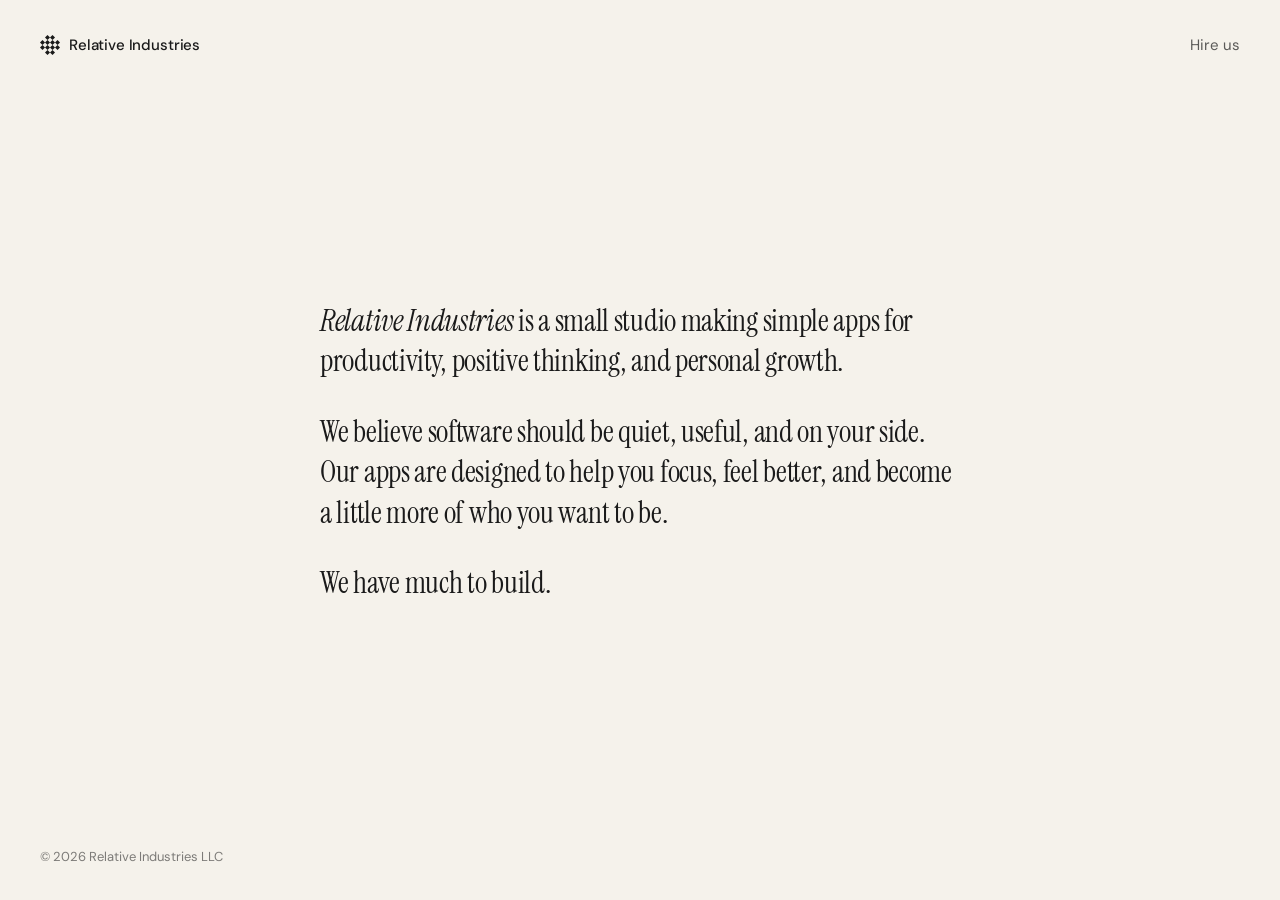
==== index.html @ 47f134e4 "Switch sans-serif type to DM Sans across the site Replaces Inter with DM Sans on the homepage and hi" ====
<!DOCTYPE html>
<html lang="en">
<head>
    <meta charset="UTF-8">
    <meta name="viewport" content="width=device-width, initial-scale=1.0">
    <meta name="description" content="Relative Industries makes simple apps for productivity, positive thinking, and personal growth.">
    <meta name="keywords" content="Relative, Relative Industries, productivity apps, personal growth, positive thinking">
    <title>Relative Industries</title>
    <link rel="icon" type="image/x-icon" href="images/favicon.ico?v=3">
    <link rel="icon" type="image/png" sizes="32x32" href="images/relativefavi.png?v=3">
    <link rel="icon" type="image/png" sizes="16x16" href="images/relativefavi.png?v=3">
    <link rel="shortcut icon" href="images/relativefavi.png?v=3">
    <link rel="apple-touch-icon" href="images/relativefavi.png?v=3">
    <link rel="preconnect" href="https://fonts.googleapis.com">
    <link rel="preconnect" href="https://fonts.gstatic.com" crossorigin>
    <link href="https://fonts.googleapis.com/css2?family=DM+Sans:wght@400;500;600&family=Instrument+Serif:ital@0;1&display=swap" rel="stylesheet">
    <style>
        *, *::before, *::after { box-sizing: border-box; }

        :root { --ease: cubic-bezier(0.22, 1, 0.36, 1); --accent: #2B4BFF; }

        ::selection { background: rgba(43, 75, 255, 0.16); }

        html, body {
            margin: 0;
            padding: 0;
            background: #F5F2EB;
            color: #1A1A1A;
            font-family: 'DM Sans', -apple-system, BlinkMacSystemFont, 'Segoe UI', sans-serif;
            font-size: 16px;
            line-height: 1.6;
            -webkit-font-smoothing: antialiased;
            -moz-osx-font-smoothing: grayscale;
        }

        body {
            min-height: 100vh;
            display: flex;
            flex-direction: column;
            padding: 32px 40px;
        }

        header {
            display: flex;
            align-items: center;
            justify-content: space-between;
        }

        .wordmark {
            display: inline-flex;
            align-items: center;
            gap: 9px;
            font-size: 15px;
            font-weight: 500;
            letter-spacing: -0.01em;
            color: #1A1A1A;
            cursor: default;
        }

        .logo {
            width: 20px;
            height: 20px;
            display: block;
            overflow: visible;
            animation: logoIn 700ms var(--ease) both;
        }
        .logo .tile { fill: currentColor; }

        @keyframes logoIn {
            from { opacity: 0; transform: translateY(2px) scale(0.86); }
            to   { opacity: 1; transform: none; }
        }

        /* signature microinteraction: tiles ripple in a left-to-right sweep on hover */
        @keyframes tileWave {
            0%   { opacity: 1; }
            38%  { opacity: 0.1; }
            100% { opacity: 1; }
        }
        .wordmark:hover .logo .tile { animation: tileWave 900ms var(--ease) both; }
        .wordmark:hover .logo .tile:nth-child(1),
        .wordmark:hover .logo .tile:nth-child(2)  { animation-delay: 0ms; }
        .wordmark:hover .logo .tile:nth-child(3),
        .wordmark:hover .logo .tile:nth-child(4),
        .wordmark:hover .logo .tile:nth-child(5),
        .wordmark:hover .logo .tile:nth-child(6)  { animation-delay: 90ms; }
        .wordmark:hover .logo .tile:nth-child(7),
        .wordmark:hover .logo .tile:nth-child(8),
        .wordmark:hover .logo .tile:nth-child(9),
        .wordmark:hover .logo .tile:nth-child(10) { animation-delay: 180ms; }
        .wordmark:hover .logo .tile:nth-child(11),
        .wordmark:hover .logo .tile:nth-child(12) { animation-delay: 270ms; }

        nav a {
            color: #1A1A1A;
            text-decoration: none;
            font-size: 15px;
            font-weight: 400;
            opacity: 0.7;
            background-image: linear-gradient(currentColor, currentColor);
            background-size: 0% 1px;
            background-position: 0 100%;
            background-repeat: no-repeat;
            transition: opacity 150ms ease, background-size 280ms var(--ease);
        }

        nav a:hover { opacity: 1; background-size: 100% 1px; }

        header, main, footer { position: relative; z-index: 1; }

        /* cursor-following ambient glow */
        .glow {
            position: fixed;
            inset: 0;
            z-index: 0;
            pointer-events: none;
            opacity: 0;
            transition: opacity 800ms ease;
            background: radial-gradient(380px circle at var(--gx, 50%) var(--gy, 50%), rgba(124, 92, 255, 0.08), transparent 62%);
        }
        body.pointer-active .glow { opacity: 1; }

        main {
            flex: 1;
            display: flex;
            align-items: center;
            max-width: 640px;
            margin: 0 auto;
            width: 100%;
            padding: 80px 0;
        }

        .content p {
            font-family: 'Instrument Serif', 'Times New Roman', Times, serif;
            font-size: 30px;
            line-height: 1.35;
            margin: 0 0 1em;
            font-weight: 400;
            letter-spacing: -0.01em;
            opacity: 0;
            animation: fadeUp 850ms var(--ease) forwards;
        }
        .content p:nth-child(1) { animation-delay: 140ms; }
        .content p:nth-child(2) { animation-delay: 280ms; }
        .content p:nth-child(3) { animation-delay: 420ms; }

        @keyframes fadeUp {
            from { opacity: 0; transform: translateY(10px); }
            to   { opacity: 1; transform: none; }
        }

        .content em {
            font-style: italic;
        }

        .content p:last-child { margin-bottom: 0; }

        .content a {
            color: #1A1A1A;
            text-decoration: underline;
            text-decoration-thickness: 1px;
            text-underline-offset: 3px;
        }

        .content a:hover { opacity: 0.65; }

        footer {
            display: flex;
            justify-content: space-between;
            font-size: 13px;
            opacity: 0.55;
        }

        footer a {
            color: #1A1A1A;
            text-decoration: none;
            background-image: linear-gradient(currentColor, currentColor);
            background-size: 0% 1px;
            background-position: 0 100%;
            background-repeat: no-repeat;
            transition: background-size 280ms var(--ease);
        }

        footer a:hover { background-size: 100% 1px; }

        @media (prefers-reduced-motion: reduce) {
            .logo, .content p, .wordmark:hover .logo .tile { animation: none !important; opacity: 1 !important; transform: none !important; }
            .glow { display: none; }
        }

        @media (max-width: 640px) {
            body { padding: 20px; }
            main { padding: 48px 0; }
            .content p { font-size: 24px; }
        }
    </style>
</head>
<body>
    <div class="glow" aria-hidden="true"></div>

    <header>
        <div class="wordmark">
            <svg class="logo" viewBox="0 0 256 256" width="20" height="20" role="img" aria-label="Relative Industries" focusable="false">
                <rect class="tile" width="45.2908" height="45.2908" transform="matrix(0.707187 -0.707026 0.707187 0.707026 0 96.0059)"/>
                <rect class="tile" width="45.2908" height="45.2908" transform="matrix(0.707187 -0.707026 0.707187 0.707026 0 159.992)"/>
                <rect class="tile" width="45.2908" height="45.2908" transform="matrix(0.707187 -0.707026 0.707187 0.707026 63.9805 32.0215)"/>
                <rect class="tile" width="45.2908" height="45.2908" transform="matrix(0.707187 -0.707026 0.707187 0.707026 63.9805 96.0059)"/>
                <rect class="tile" width="45.2908" height="45.2908" transform="matrix(0.707187 -0.707026 0.707187 0.707026 63.9805 159.992)"/>
                <rect class="tile" width="45.2908" height="45.2908" transform="matrix(0.707187 -0.707026 0.707187 0.707026 63.9805 223.977)"/>
                <rect class="tile" width="45.2908" height="45.2908" transform="matrix(0.707187 -0.707026 0.707187 0.707026 127.961 32.0215)"/>
                <rect class="tile" width="45.2908" height="45.2908" transform="matrix(0.707187 -0.707026 0.707187 0.707026 127.961 96.0059)"/>
                <rect class="tile" width="45.2908" height="45.2908" transform="matrix(0.707187 -0.707026 0.707187 0.707026 127.961 159.992)"/>
                <rect class="tile" width="45.2908" height="45.2908" transform="matrix(0.707187 -0.707026 0.707187 0.707026 127.961 223.977)"/>
                <rect class="tile" width="45.2908" height="45.2908" transform="matrix(0.707187 -0.707026 0.707187 0.707026 191.942 96.0059)"/>
                <rect class="tile" width="45.2908" height="45.2908" transform="matrix(0.707187 -0.707026 0.707187 0.707026 191.942 159.992)"/>
            </svg>
            Relative Industries
        </div>
        <nav><a href="/hire">Hire us</a></nav>
    </header>

    <main>
        <div class="content">
            <p><em>Relative Industries</em> is a small studio making simple apps for productivity, positive thinking, and personal growth.</p>
            <p>We believe software should be quiet, useful, and on your side. Our apps are designed to help you focus, feel better, and become a little more of who you want to be.</p>
            <p>We have much to build.</p>
        </div>
    </main>

    <footer>
        <span>&copy; 2026 Relative Industries LLC</span>
    </footer>

    <script>
        (function () {
            if (window.matchMedia('(prefers-reduced-motion: reduce)').matches) return;
            if (!window.matchMedia('(pointer: fine)').matches) return;
            var glow = document.querySelector('.glow');
            if (!glow) return;
            var x = 0, y = 0, raf = null;
            window.addEventListener('pointermove', function (e) {
                x = e.clientX; y = e.clientY;
                document.body.classList.add('pointer-active');
                if (raf) return;
                raf = requestAnimationFrame(function () {
                    raf = null;
                    glow.style.setProperty('--gx', x + 'px');
                    glow.style.setProperty('--gy', y + 'px');
                });
            });
            document.addEventListener('mouseleave', function () {
                document.body.classList.remove('pointer-active');
            });
        })();
    </script>
</body>
</html>
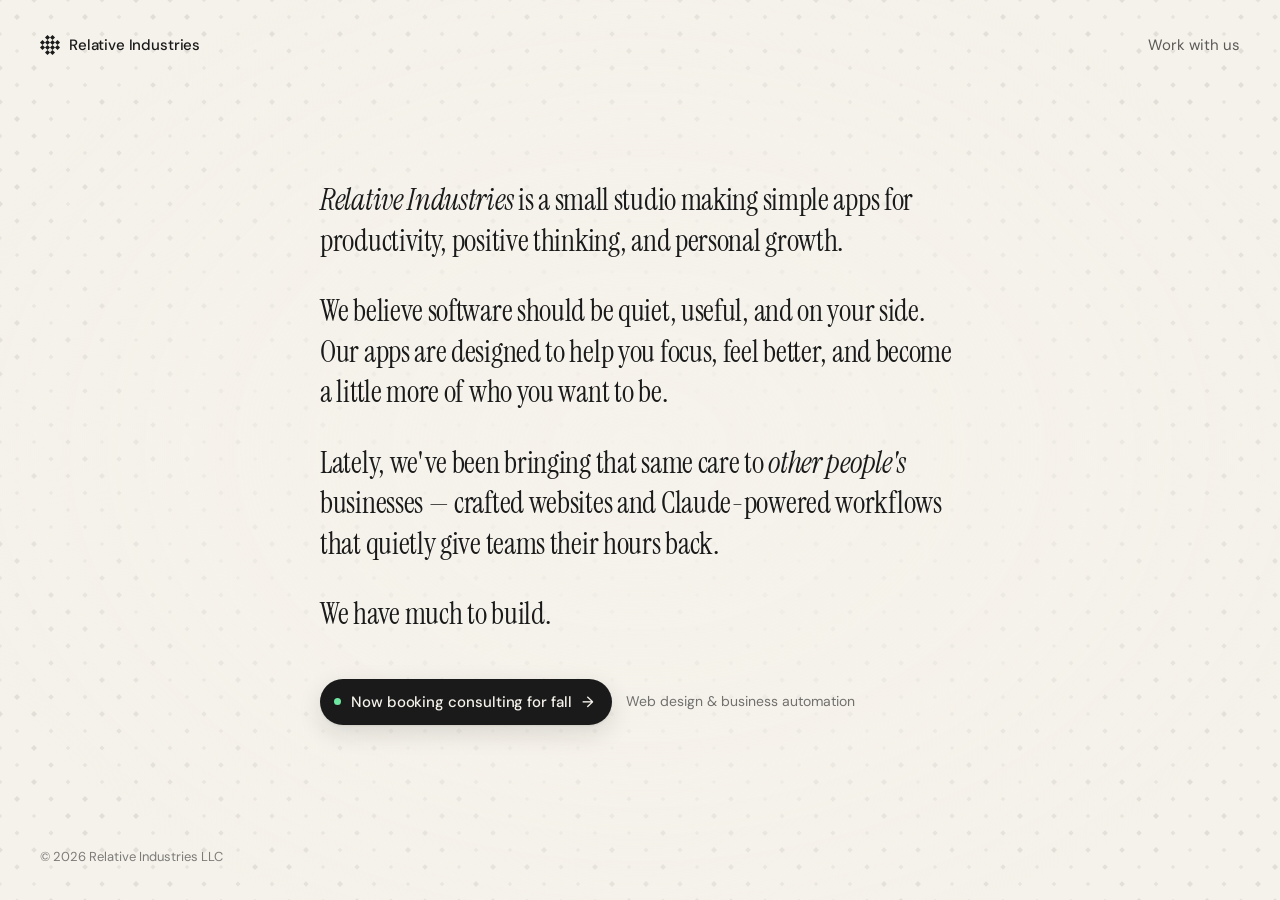
==== commit 9811c5f9: "Redesign homepage and rebuild /hire around a free Time-Back Plan Homepage: interactive diamond-tile " ====
--- a/index.html
+++ b/index.html
@@ -3,7 +3,8 @@
 <head>
     <meta charset="UTF-8">
     <meta name="viewport" content="width=device-width, initial-scale=1.0">
-    <meta name="description" content="Relative Industries makes simple apps for productivity, positive thinking, and personal growth.">
+    <meta name="description" content="Relative Industries is a small, design-minded studio. We make simple apps, and help businesses get hours back with crafted websites and Claude-powered automation.">
+    <meta name="theme-color" content="#F5F2EB">
     <meta name="keywords" content="Relative, Relative Industries, productivity apps, personal growth, positive thinking">
     <title>Relative Industries</title>
     <link rel="icon" type="image/x-icon" href="images/favicon.ico?v=3">
@@ -108,6 +109,28 @@
 
         header, main, footer { position: relative; z-index: 1; }
 
+        /* diamond field: the logo's tiles, tiled across the page, lit by the cursor */
+        .field {
+            position: fixed;
+            inset: 0;
+            z-index: 0;
+            width: 100%;
+            height: 100%;
+            pointer-events: none;
+            opacity: 0;
+            transition: opacity 1400ms ease;
+        }
+        .field.ready { opacity: 1; }
+
+        /* soft paper vignette so text always sits on calm ground */
+        .veil {
+            position: fixed;
+            inset: 0;
+            z-index: 0;
+            pointer-events: none;
+            background: radial-gradient(ellipse 720px 520px at 50% 50%, rgba(245,242,235,0.94), rgba(245,242,235,0.55) 60%, rgba(245,242,235,0) 100%);
+        }
+
         /* cursor-following ambient glow */
         .glow {
             position: fixed;
@@ -143,17 +166,60 @@
         .content p:nth-child(1) { animation-delay: 140ms; }
         .content p:nth-child(2) { animation-delay: 280ms; }
         .content p:nth-child(3) { animation-delay: 420ms; }
+        .content p:nth-child(4) { animation-delay: 560ms; }
 
         @keyframes fadeUp {
-            from { opacity: 0; transform: translateY(10px); }
-            to   { opacity: 1; transform: none; }
-        }
+            from { opacity: 0; transform: translateY(10px); filter: blur(6px); }
+            to   { opacity: 1; transform: none; filter: blur(0); }
+        }
+
+        /* "now booking" invitation under the manifesto */
+        .invite {
+            display: flex;
+            flex-wrap: wrap;
+            align-items: center;
+            gap: 14px;
+            margin-top: 44px;
+            opacity: 0;
+            animation: fadeUp 850ms var(--ease) 640ms forwards;
+        }
+        .pill {
+            display: inline-flex;
+            align-items: center;
+            gap: 10px;
+            padding: 11px 18px 11px 14px;
+            border-radius: 999px;
+            background: #1A1A1A;
+            color: #F5F2EB;
+            text-decoration: none;
+            font-size: 15px;
+            font-weight: 500;
+            letter-spacing: -0.005em;
+            box-shadow: 0 1px 2px rgba(26,22,16,0.08), 0 8px 24px rgba(26,22,16,0.12);
+            transition: transform 260ms var(--ease), box-shadow 260ms var(--ease);
+        }
+        .pill:hover { transform: translateY(-2px); box-shadow: 0 2px 6px rgba(26,22,16,0.1), 0 18px 38px rgba(26,22,16,0.18); }
+        .pill .dot {
+            width: 7px; height: 7px; border-radius: 50%;
+            background: #6EE7A0;
+            box-shadow: 0 0 0 0 rgba(110,231,160,0.6);
+            animation: pulse 2.4s infinite;
+        }
+        .pill .arr { transition: transform 260ms var(--ease); }
+        .pill:hover .arr { transform: translateX(3px); }
+        @keyframes pulse {
+            0%   { box-shadow: 0 0 0 0 rgba(110,231,160,0.5); }
+            70%  { box-shadow: 0 0 0 7px rgba(110,231,160,0); }
+            100% { box-shadow: 0 0 0 0 rgba(110,231,160,0); }
+        }
+        .content .pill, .content .pill:hover { color: #F5F2EB; text-decoration: none; opacity: 1; }
+        .invite small { font-size: 14px; opacity: 0.6; }
 
         .content em {
             font-style: italic;
         }
 
-        .content p:last-child { margin-bottom: 0; }
+        .content p:last-of-type { margin-bottom: 0; }
 
         .content a {
             color: #1A1A1A;
@@ -184,7 +250,7 @@
         footer a:hover { background-size: 100% 1px; }
 
         @media (prefers-reduced-motion: reduce) {
-            .logo, .content p, .wordmark:hover .logo .tile { animation: none !important; opacity: 1 !important; transform: none !important; }
+            .logo, .content p, .invite, .pill .dot, .wordmark:hover .logo .tile { animation: none !important; opacity: 1 !important; transform: none !important; filter: none !important; }
             .glow { display: none; }
         }
 
@@ -192,10 +258,13 @@
             body { padding: 20px; }
             main { padding: 48px 0; }
             .content p { font-size: 24px; }
+            .invite { margin-top: 32px; }
         }
     </style>
 </head>
 <body>
+    <canvas class="field" aria-hidden="true"></canvas>
+    <div class="veil" aria-hidden="true"></div>
     <div class="glow" aria-hidden="true"></div>
 
     <header>
@@ -216,14 +285,19 @@
             </svg>
             Relative Industries
         </div>
-        <nav><a href="/hire">Hire us</a></nav>
+        <nav><a href="/hire">Work with us</a></nav>
     </header>
 
     <main>
         <div class="content">
             <p><em>Relative Industries</em> is a small studio making simple apps for productivity, positive thinking, and personal growth.</p>
             <p>We believe software should be quiet, useful, and on your side. Our apps are designed to help you focus, feel better, and become a little more of who you want to be.</p>
+            <p>Lately, we've been bringing that same care to <em>other people's</em> businesses — crafted websites and Claude-powered workflows that quietly give teams their hours back.</p>
             <p>We have much to build.</p>
+            <div class="invite">
+                <a class="pill" href="/hire"><span class="dot" aria-hidden="true"></span>Now booking consulting for fall <span class="arr">→</span></a>
+                <small>Web design &amp; business automation</small>
+            </div>
         </div>
     </main>
 
@@ -232,6 +306,69 @@
     </footer>
 
     <script>
+        // diamond field — a lattice of the logo's tiles that breathes slowly
+        // and lifts toward the cursor (or drifts on its own on touch screens)
+        (function () {
+            var canvas = document.querySelector('.field');
+            if (!canvas || !canvas.getContext) return;
+            var ctx = canvas.getContext('2d');
+            var reduce = window.matchMedia('(prefers-reduced-motion: reduce)').matches;
+            var fine = window.matchMedia('(pointer: fine)').matches;
+            var GAP = 34, dpr = 1, w = 0, h = 0, tiles = [];
+            var px = -9999, py = -9999, tx = -9999, ty = -9999, t0 = performance.now();
+            var hues = [[124, 92, 255], [43, 75, 255], [12, 165, 165]];
+
+            function build() {
+                dpr = Math.min(window.devicePixelRatio || 1, 2);
+                w = window.innerWidth; h = window.innerHeight;
+                canvas.width = w * dpr; canvas.height = h * dpr;
+                ctx.setTransform(dpr, 0, 0, dpr, 0, 0);
+                tiles = [];
+                for (var y = -GAP, row = 0; y < h + GAP; y += GAP / 2, row++) {
+                    for (var x = (row % 2 ? GAP / 2 : 0) - GAP; x < w + GAP; x += GAP) {
+                        tiles.push({ x: x, y: y, s: Math.random() * Math.PI * 2 });
+                    }
+                }
+            }
+
+            function frame(now) {
+                var t = (now - t0) / 1000;
+                if (!fine && !reduce) { // gentle autonomous drift for touch screens
+                    tx = w * (0.5 + 0.32 * Math.sin(t * 0.21));
+                    ty = h * (0.5 + 0.28 * Math.cos(t * 0.17));
+                }
+                px += (tx - px) * 0.09; py += (ty - py) * 0.09;
+                ctx.clearRect(0, 0, w, h);
+                var R = Math.max(220, Math.min(w, h) * 0.32);
+                for (var i = 0; i < tiles.length; i++) {
+                    var d = tiles[i], dx = d.x - px, dy = d.y - py;
+                    var near = Math.max(0, 1 - Math.sqrt(dx * dx + dy * dy) / R);
+                    near = near * near * (3 - 2 * near);
+                    var breathe = reduce ? 0.5 : 0.5 + 0.5 * Math.sin(t * 0.6 + d.s + d.x * 0.004);
+                    var size = 2.2 + breathe * 0.8 + near * 6.5;
+                    var c = hues[Math.floor(((d.x + d.y) / (w + h)) * 3) % 3] || hues[1];
+                    var a = 0.06 + breathe * 0.03 + near * 0.32;
+                    ctx.fillStyle = near > 0.02
+                        ? 'rgba(' + c[0] + ',' + c[1] + ',' + c[2] + ',' + a.toFixed(3) + ')'
+                        : 'rgba(26,26,26,' + a.toFixed(3) + ')';
+                    ctx.beginPath();
+                    ctx.moveTo(d.x, d.y - size);
+                    ctx.lineTo(d.x + size, d.y);
+                    ctx.lineTo(d.x, d.y + size);
+                    ctx.lineTo(d.x - size, d.y);
+                    ctx.closePath();
+                    ctx.fill();
+                }
+                if (!reduce) requestAnimationFrame(frame);
+            }
+
+            build();
+            window.addEventListener('resize', build);
+            window.addEventListener('pointermove', function (e) { tx = e.clientX; ty = e.clientY; });
+            document.addEventListener('mouseleave', function () { tx = ty = -9999; });
+            requestAnimationFrame(function (n) { canvas.classList.add('ready'); frame(n); });
+        })();
+
         (function () {
             if (window.matchMedia('(prefers-reduced-motion: reduce)').matches) return;
             if (!window.matchMedia('(pointer: fine)').matches) return;
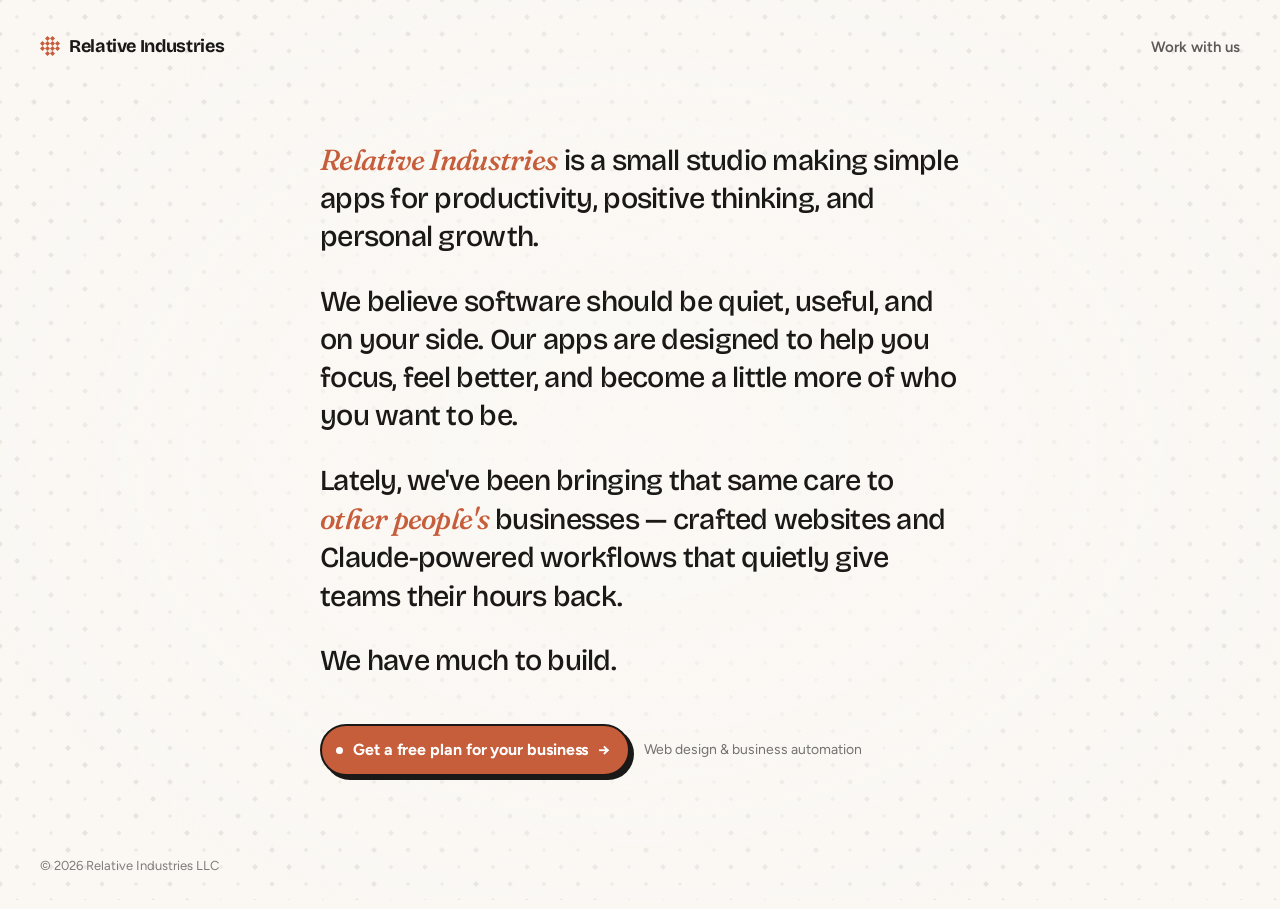
==== commit 9068c6ce: "Redesign in clay and blue with friendlier type and illustrations (pre-review checkpoint) Bricolage G" ====
--- a/index.html
+++ b/index.html
@@ -14,20 +14,20 @@
     <link rel="apple-touch-icon" href="images/relativefavi.png?v=3">
     <link rel="preconnect" href="https://fonts.googleapis.com">
     <link rel="preconnect" href="https://fonts.gstatic.com" crossorigin>
-    <link href="https://fonts.googleapis.com/css2?family=DM+Sans:wght@400;500;600&family=Instrument+Serif:ital@0;1&display=swap" rel="stylesheet">
+    <link href="https://fonts.googleapis.com/css2?family=Bricolage+Grotesque:opsz,wght@12..96,500..800&family=Figtree:wght@400..700&family=Fraunces:ital,opsz,wght@1,9..144,500&display=swap" rel="stylesheet">
     <style>
         *, *::before, *::after { box-sizing: border-box; }
 
-        :root { --ease: cubic-bezier(0.22, 1, 0.36, 1); --accent: #2B4BFF; }
+        :root { --ease: cubic-bezier(0.22, 1, 0.36, 1); --accent: #2F5BFF; --clay: #C65D3B; }
 
         ::selection { background: rgba(43, 75, 255, 0.16); }
 
         html, body {
             margin: 0;
             padding: 0;
-            background: #F5F2EB;
-            color: #1A1A1A;
-            font-family: 'DM Sans', -apple-system, BlinkMacSystemFont, 'Segoe UI', sans-serif;
+            background: #FBF8F4;
+            color: #1B1917;
+            font-family: 'Figtree', -apple-system, BlinkMacSystemFont, 'Segoe UI', sans-serif;
             font-size: 16px;
             line-height: 1.6;
             -webkit-font-smoothing: antialiased;
@@ -51,10 +51,11 @@
             display: inline-flex;
             align-items: center;
             gap: 9px;
-            font-size: 15px;
-            font-weight: 500;
-            letter-spacing: -0.01em;
-            color: #1A1A1A;
+            font-family: 'Bricolage Grotesque', sans-serif;
+            font-size: 18px;
+            font-weight: 700;
+            letter-spacing: -0.02em;
+            color: #1B1917;
             cursor: default;
         }
 
@@ -65,7 +66,7 @@
             overflow: visible;
             animation: logoIn 700ms var(--ease) both;
         }
-        .logo .tile { fill: currentColor; }
+        .logo .tile { fill: var(--clay); }
 
         @keyframes logoIn {
             from { opacity: 0; transform: translateY(2px) scale(0.86); }
@@ -93,7 +94,8 @@
         .wordmark:hover .logo .tile:nth-child(12) { animation-delay: 270ms; }
 
         nav a {
-            color: #1A1A1A;
+            color: #1B1917;
+            font-weight: 600 !important;
             text-decoration: none;
             font-size: 15px;
             font-weight: 400;
@@ -128,7 +130,7 @@
             inset: 0;
             z-index: 0;
             pointer-events: none;
-            background: radial-gradient(ellipse 720px 520px at 50% 50%, rgba(245,242,235,0.94), rgba(245,242,235,0.55) 60%, rgba(245,242,235,0) 100%);
+            background: radial-gradient(ellipse 720px 520px at 50% 50%, rgba(251,248,244,0.94), rgba(251,248,244,0.55) 60%, rgba(251,248,244,0) 100%);
         }
 
         /* cursor-following ambient glow */
@@ -139,7 +141,7 @@
             pointer-events: none;
             opacity: 0;
             transition: opacity 800ms ease;
-            background: radial-gradient(380px circle at var(--gx, 50%) var(--gy, 50%), rgba(124, 92, 255, 0.08), transparent 62%);
+            background: radial-gradient(380px circle at var(--gx, 50%) var(--gy, 50%), rgba(198, 93, 59, 0.08), transparent 62%);
         }
         body.pointer-active .glow { opacity: 1; }
 
@@ -154,12 +156,12 @@
         }
 
         .content p {
-            font-family: 'Instrument Serif', 'Times New Roman', Times, serif;
-            font-size: 30px;
-            line-height: 1.35;
-            margin: 0 0 1em;
-            font-weight: 400;
-            letter-spacing: -0.01em;
+            font-family: 'Bricolage Grotesque', sans-serif;
+            font-size: 29px;
+            line-height: 1.32;
+            margin: 0 0 0.9em;
+            font-weight: 500;
+            letter-spacing: -0.025em;
             opacity: 0;
             animation: fadeUp 850ms var(--ease) forwards;
         }
@@ -189,19 +191,20 @@
             gap: 10px;
             padding: 11px 18px 11px 14px;
             border-radius: 999px;
-            background: #1A1A1A;
-            color: #F5F2EB;
+            background: var(--clay);
+            color: #fff;
+            border: 2px solid #1B1917;
             text-decoration: none;
-            font-size: 15px;
-            font-weight: 500;
+            font-size: 16px;
+            font-weight: 700;
             letter-spacing: -0.005em;
-            box-shadow: 0 1px 2px rgba(26,22,16,0.08), 0 8px 24px rgba(26,22,16,0.12);
+            box-shadow: 4px 4px 0 #1B1917;
             transition: transform 260ms var(--ease), box-shadow 260ms var(--ease);
         }
-        .pill:hover { transform: translateY(-2px); box-shadow: 0 2px 6px rgba(26,22,16,0.1), 0 18px 38px rgba(26,22,16,0.18); }
+        .pill:hover { transform: translate(-2px, -2px); box-shadow: 6px 6px 0 #1B1917; }
         .pill .dot {
             width: 7px; height: 7px; border-radius: 50%;
-            background: #6EE7A0;
+            background: #fff;
             box-shadow: 0 0 0 0 rgba(110,231,160,0.6);
             animation: pulse 2.4s infinite;
         }
@@ -212,11 +215,14 @@
             70%  { box-shadow: 0 0 0 7px rgba(110,231,160,0); }
             100% { box-shadow: 0 0 0 0 rgba(110,231,160,0); }
         }
-        .content .pill, .content .pill:hover { color: #F5F2EB; text-decoration: none; opacity: 1; }
+        .content .pill, .content .pill:hover { color: #fff; text-decoration: none; opacity: 1; }
         .invite small { font-size: 14px; opacity: 0.6; }
 
         .content em {
+            font-family: 'Fraunces', Georgia, serif;
             font-style: italic;
+            font-weight: 500;
+            color: var(--clay);
         }
 
         .content p:last-of-type { margin-bottom: 0; }
@@ -295,7 +301,7 @@
             <p>Lately, we've been bringing that same care to <em>other people's</em> businesses — crafted websites and Claude-powered workflows that quietly give teams their hours back.</p>
             <p>We have much to build.</p>
             <div class="invite">
-                <a class="pill" href="/hire"><span class="dot" aria-hidden="true"></span>Now booking consulting for fall <span class="arr">→</span></a>
+                <a class="pill" href="/hire"><span class="dot" aria-hidden="true"></span>Get a free plan for your business <span class="arr">→</span></a>
                 <small>Web design &amp; business automation</small>
             </div>
         </div>
@@ -316,7 +322,7 @@
             var fine = window.matchMedia('(pointer: fine)').matches;
             var GAP = 34, dpr = 1, w = 0, h = 0, tiles = [];
             var px = -9999, py = -9999, tx = -9999, ty = -9999, t0 = performance.now();
-            var hues = [[124, 92, 255], [43, 75, 255], [12, 165, 165]];
+            var hues = [[198, 93, 59], [47, 91, 255], [198, 93, 59]];
 
             function build() {
                 dpr = Math.min(window.devicePixelRatio || 1, 2);
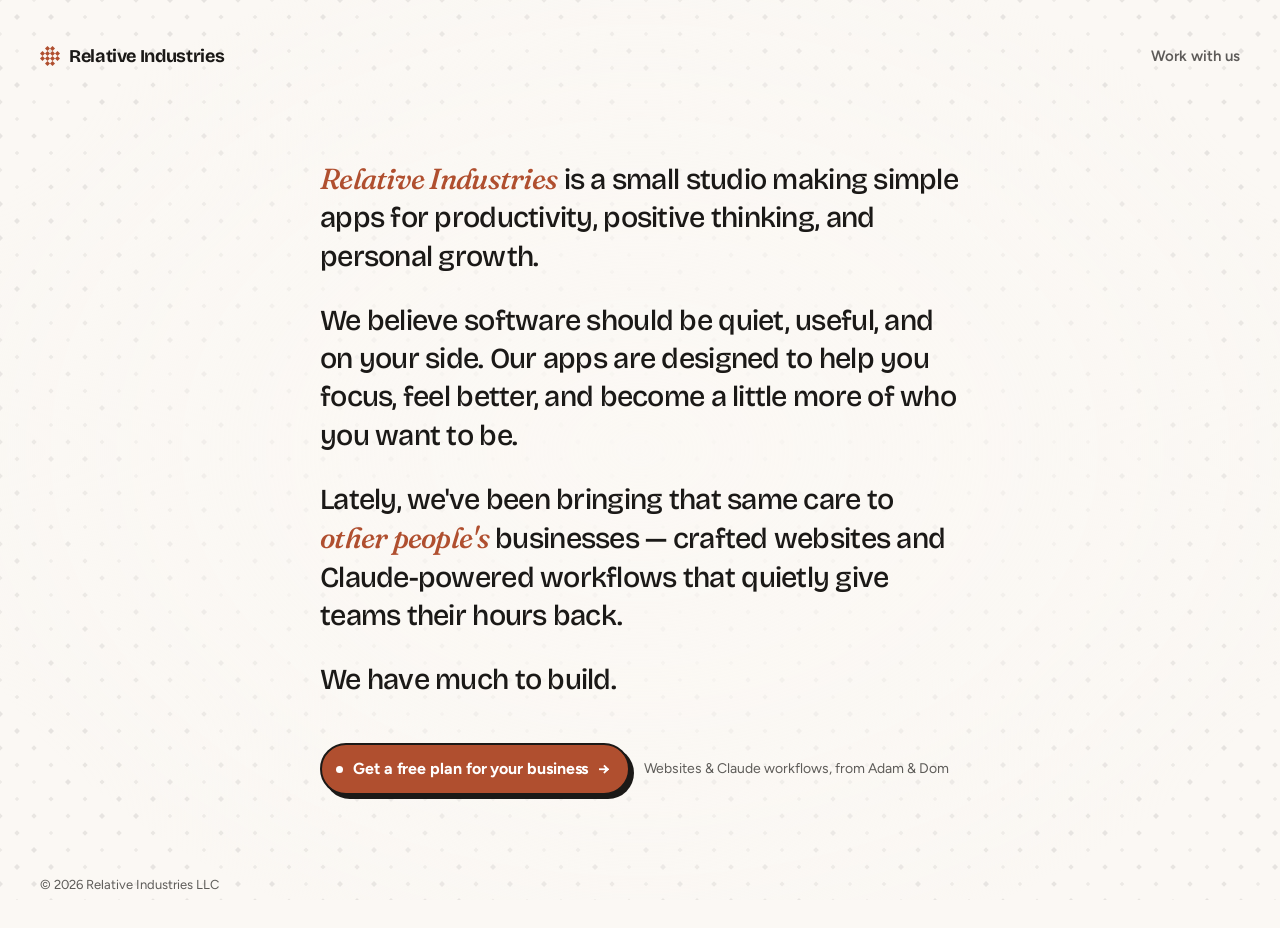
==== commit 3afefe7a: "Head of Design review and premium polish pass - Consistency: one ask ("Let's talk"), matching promis" ====
--- a/index.html
+++ b/index.html
@@ -4,9 +4,14 @@
     <meta charset="UTF-8">
     <meta name="viewport" content="width=device-width, initial-scale=1.0">
     <meta name="description" content="Relative Industries is a small, design-minded studio. We make simple apps, and help businesses get hours back with crafted websites and Claude-powered automation.">
-    <meta name="theme-color" content="#F5F2EB">
+    <meta name="theme-color" content="#FBF8F4">
     <meta name="keywords" content="Relative, Relative Industries, productivity apps, personal growth, positive thinking">
     <title>Relative Industries</title>
+    <meta property="og:title" content="Relative Industries">
+    <meta property="og:description" content="A small, design-minded studio run by Adam &amp; Dom. Simple apps, crafted websites, and Claude-powered workflows that give teams their hours back.">
+    <meta property="og:type" content="website">
+    <meta property="og:url" content="https://relative.dev/">
+    <meta property="og:site_name" content="Relative Industries">
     <link rel="icon" type="image/x-icon" href="images/favicon.ico?v=3">
     <link rel="icon" type="image/png" sizes="32x32" href="images/relativefavi.png?v=3">
     <link rel="icon" type="image/png" sizes="16x16" href="images/relativefavi.png?v=3">
@@ -18,7 +23,7 @@
     <style>
         *, *::before, *::after { box-sizing: border-box; }
 
-        :root { --ease: cubic-bezier(0.22, 1, 0.36, 1); --accent: #2F5BFF; --clay: #C65D3B; }
+        :root { --ease: cubic-bezier(0.22, 1, 0.36, 1); --accent: #2F5BFF; --clay: #B04F2F; }
 
         ::selection { background: rgba(43, 75, 255, 0.16); }
 
@@ -105,6 +110,9 @@
             background-position: 0 100%;
             background-repeat: no-repeat;
             transition: opacity 150ms ease, background-size 280ms var(--ease);
+            display: inline-block;
+            padding: 12px 0;
+            background-position: 0 calc(100% - 10px);
         }
 
         nav a:hover { opacity: 1; background-size: 100% 1px; }
@@ -141,7 +149,7 @@
             pointer-events: none;
             opacity: 0;
             transition: opacity 800ms ease;
-            background: radial-gradient(380px circle at var(--gx, 50%) var(--gy, 50%), rgba(198, 93, 59, 0.08), transparent 62%);
+            background: radial-gradient(380px circle at var(--gx, 50%) var(--gy, 50%), rgba(176, 79, 47, 0.08), transparent 62%);
         }
         body.pointer-active .glow { opacity: 1; }
 
@@ -162,6 +170,7 @@
             margin: 0 0 0.9em;
             font-weight: 500;
             letter-spacing: -0.025em;
+            text-wrap: pretty;
             opacity: 0;
             animation: fadeUp 850ms var(--ease) forwards;
         }
@@ -202,21 +211,23 @@
             transition: transform 260ms var(--ease), box-shadow 260ms var(--ease);
         }
         .pill:hover { transform: translate(-2px, -2px); box-shadow: 6px 6px 0 #1B1917; }
+        .pill:active { transform: translate(2px, 2px); box-shadow: 1px 1px 0 #1B1917; }
+        .pill:focus-visible, nav a:focus-visible, footer a:focus-visible { outline: 3px solid var(--accent); outline-offset: 3px; border-radius: 999px; }
         .pill .dot {
             width: 7px; height: 7px; border-radius: 50%;
             background: #fff;
-            box-shadow: 0 0 0 0 rgba(110,231,160,0.6);
+            box-shadow: 0 0 0 0 rgba(255,255,255,0.6);
             animation: pulse 2.4s infinite;
         }
         .pill .arr { transition: transform 260ms var(--ease); }
         .pill:hover .arr { transform: translateX(3px); }
         @keyframes pulse {
-            0%   { box-shadow: 0 0 0 0 rgba(110,231,160,0.5); }
-            70%  { box-shadow: 0 0 0 7px rgba(110,231,160,0); }
-            100% { box-shadow: 0 0 0 0 rgba(110,231,160,0); }
+            0%   { box-shadow: 0 0 0 0 rgba(255,255,255,0.55); }
+            70%  { box-shadow: 0 0 0 7px rgba(255,255,255,0); }
+            100% { box-shadow: 0 0 0 0 rgba(255,255,255,0); }
         }
         .content .pill, .content .pill:hover { color: #fff; text-decoration: none; opacity: 1; }
-        .invite small { font-size: 14px; opacity: 0.6; }
+        .invite small { font-size: 14px; color: rgba(27, 25, 23, 0.70); }
 
         .content em {
             font-family: 'Fraunces', Georgia, serif;
@@ -240,7 +251,7 @@
             display: flex;
             justify-content: space-between;
             font-size: 13px;
-            opacity: 0.55;
+            color: rgba(27, 25, 23, 0.70);
         }
 
         footer a {
@@ -302,7 +313,7 @@
             <p>We have much to build.</p>
             <div class="invite">
                 <a class="pill" href="/hire"><span class="dot" aria-hidden="true"></span>Get a free plan for your business <span class="arr">→</span></a>
-                <small>Web design &amp; business automation</small>
+                <small>Websites &amp; Claude workflows, from Adam &amp; Dom</small>
             </div>
         </div>
     </main>
@@ -322,7 +333,7 @@
             var fine = window.matchMedia('(pointer: fine)').matches;
             var GAP = 34, dpr = 1, w = 0, h = 0, tiles = [];
             var px = -9999, py = -9999, tx = -9999, ty = -9999, t0 = performance.now();
-            var hues = [[198, 93, 59], [47, 91, 255], [198, 93, 59]];
+            var hues = [[176, 79, 47], [47, 91, 255], [176, 79, 47]];
 
             function build() {
                 dpr = Math.min(window.devicePixelRatio || 1, 2);
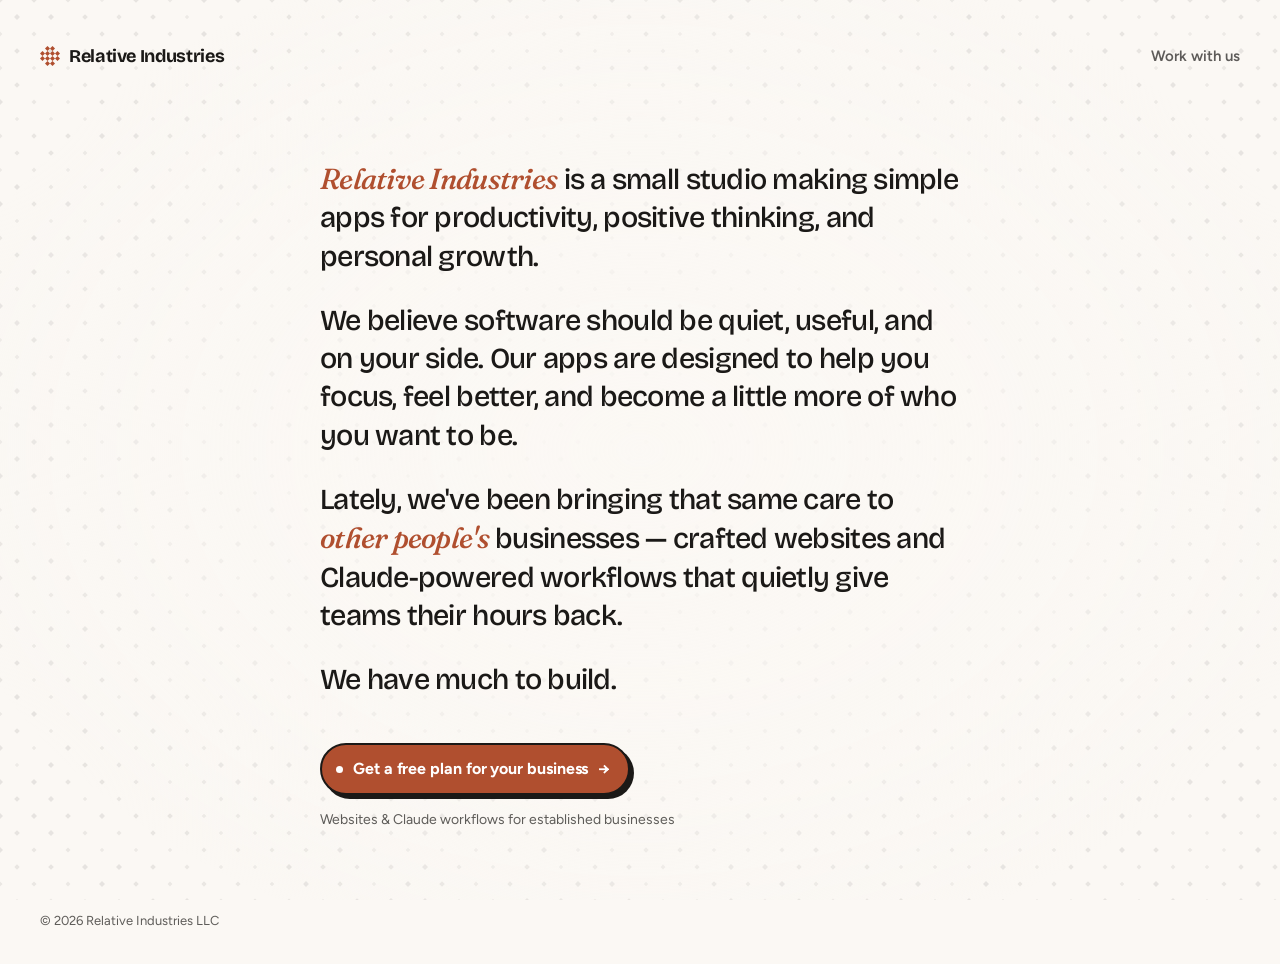
==== commit 1ec8b599: "Introduce Adam as the founder with his headshot; more professional tone Replace the two-person photo" ====
--- a/index.html
+++ b/index.html
@@ -8,7 +8,7 @@
     <meta name="keywords" content="Relative, Relative Industries, productivity apps, personal growth, positive thinking">
     <title>Relative Industries</title>
     <meta property="og:title" content="Relative Industries">
-    <meta property="og:description" content="A small, design-minded studio run by Adam &amp; Dom. Simple apps, crafted websites, and Claude-powered workflows that give teams their hours back.">
+    <meta property="og:description" content="A small, design-minded studio founded by Adam Senese. Simple apps, crafted websites, and Claude-powered workflows that give teams their hours back.">
     <meta property="og:type" content="website">
     <meta property="og:url" content="https://relative.dev/">
     <meta property="og:site_name" content="Relative Industries">
@@ -313,7 +313,7 @@
             <p>We have much to build.</p>
             <div class="invite">
                 <a class="pill" href="/hire"><span class="dot" aria-hidden="true"></span>Get a free plan for your business <span class="arr">→</span></a>
-                <small>Websites &amp; Claude workflows, from Adam &amp; Dom</small>
+                <small>Websites &amp; Claude workflows for established businesses</small>
             </div>
         </div>
     </main>
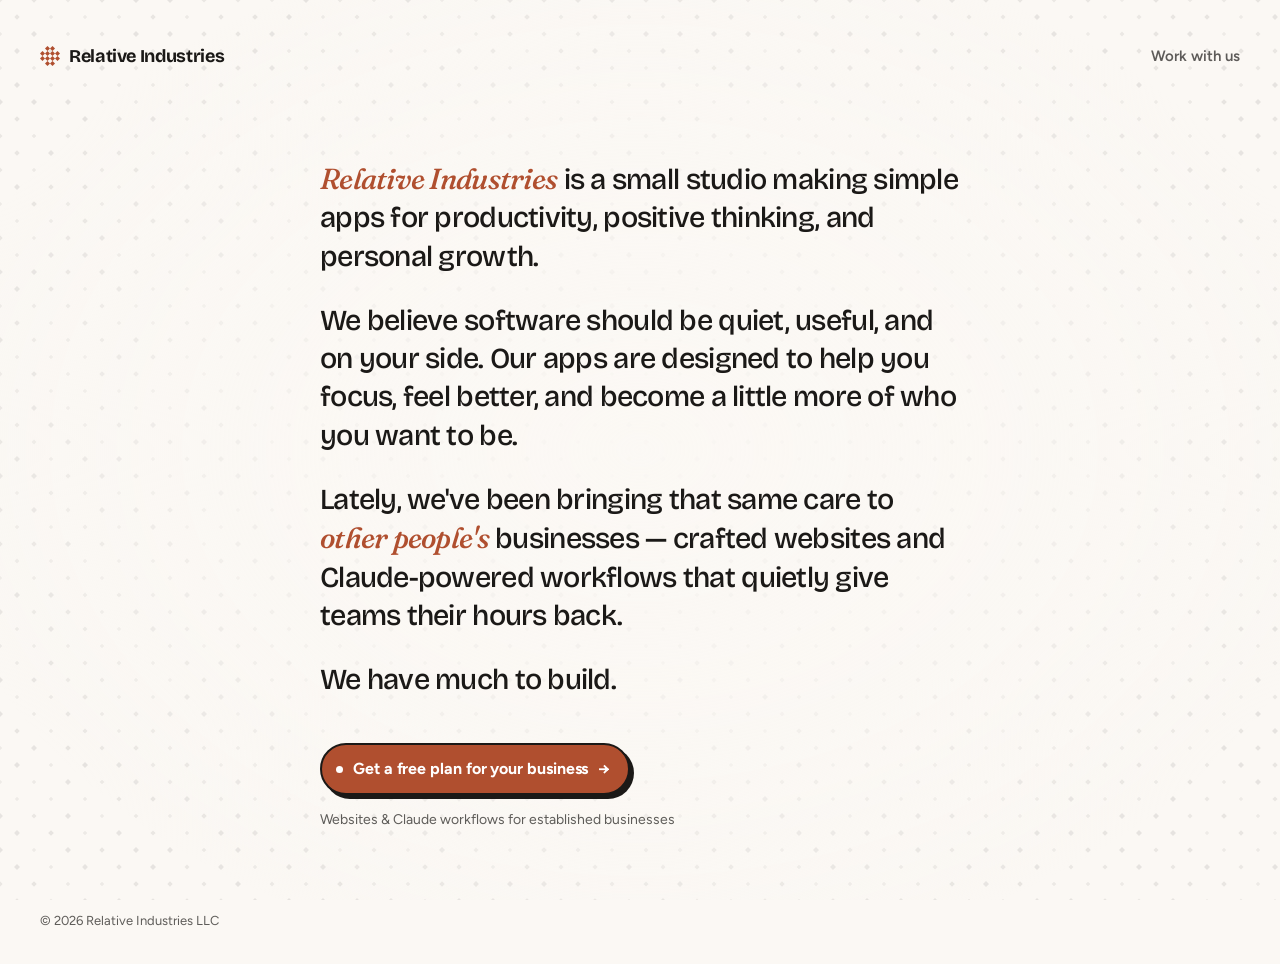
==== commit 97b05835: "Refer to Adam by first name only Co-Authored-By: Claude Opus 5.5 <noreply@anthropic.com> Claude-Sess" ====
--- a/index.html
+++ b/index.html
@@ -8,7 +8,7 @@
     <meta name="keywords" content="Relative, Relative Industries, productivity apps, personal growth, positive thinking">
     <title>Relative Industries</title>
     <meta property="og:title" content="Relative Industries">
-    <meta property="og:description" content="A small, design-minded studio founded by Adam Senese. Simple apps, crafted websites, and Claude-powered workflows that give teams their hours back.">
+    <meta property="og:description" content="A small, design-minded studio founded by Adam. Simple apps, crafted websites, and Claude-powered workflows that give teams their hours back.">
     <meta property="og:type" content="website">
     <meta property="og:url" content="https://relative.dev/">
     <meta property="og:site_name" content="Relative Industries">
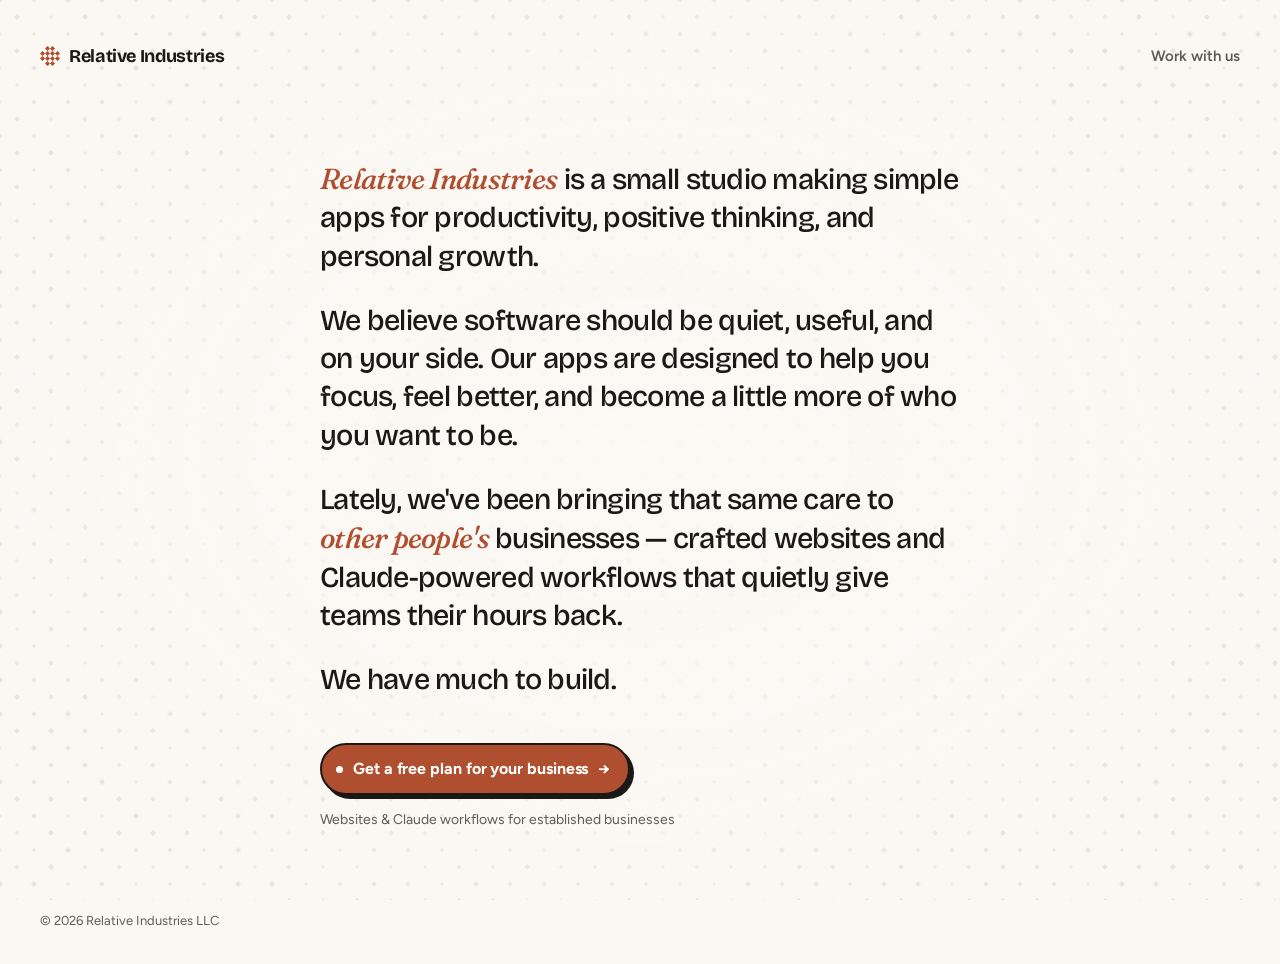
==== commit ab6e7368: "Keep first name only in the large intro text Co-Authored-By: Claude Opus 5.5 <noreply@anthropic.com>" ====
--- a/index.html
+++ b/index.html
@@ -8,7 +8,7 @@
     <meta name="keywords" content="Relative, Relative Industries, productivity apps, personal growth, positive thinking">
     <title>Relative Industries</title>
     <meta property="og:title" content="Relative Industries">
-    <meta property="og:description" content="A small, design-minded studio founded by Adam. Simple apps, crafted websites, and Claude-powered workflows that give teams their hours back.">
+    <meta property="og:description" content="A small, design-minded studio founded by Adam Senese. Simple apps, crafted websites, and Claude-powered workflows that give teams their hours back.">
     <meta property="og:type" content="website">
     <meta property="og:url" content="https://relative.dev/">
     <meta property="og:site_name" content="Relative Industries">
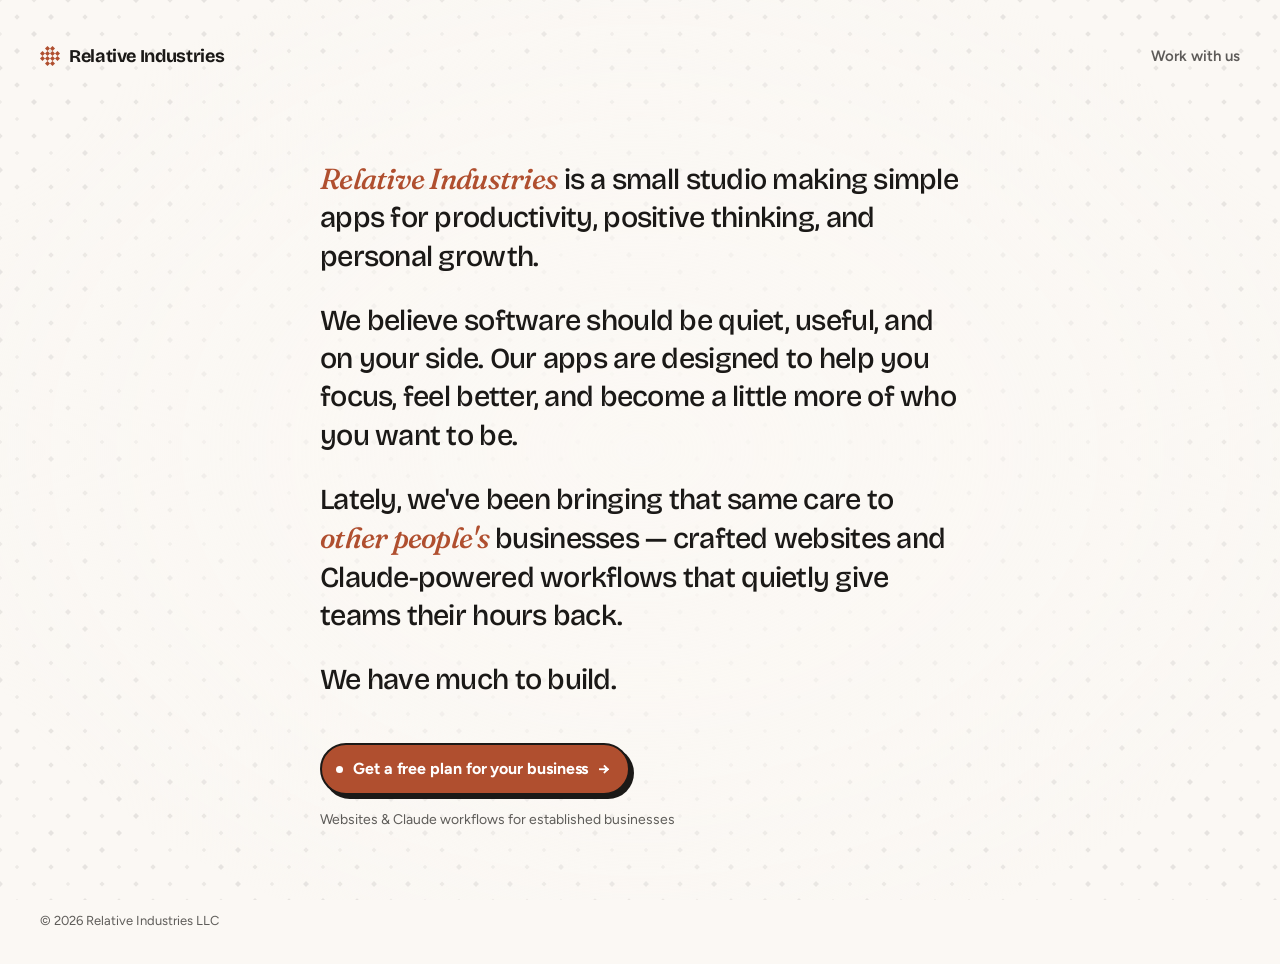
==== commit e2d4b769: "Bring Dom back: paired portraits and "we" copy Adds Dom's photo (cropped to match Adam's) beside Ada" ====
--- a/index.html
+++ b/index.html
@@ -8,7 +8,7 @@
     <meta name="keywords" content="Relative, Relative Industries, productivity apps, personal growth, positive thinking">
     <title>Relative Industries</title>
     <meta property="og:title" content="Relative Industries">
-    <meta property="og:description" content="A small, design-minded studio founded by Adam Senese. Simple apps, crafted websites, and Claude-powered workflows that give teams their hours back.">
+    <meta property="og:description" content="A small, design-minded studio run by Adam and Dom. Simple apps, crafted websites, and Claude-powered workflows that give teams their hours back.">
     <meta property="og:type" content="website">
     <meta property="og:url" content="https://relative.dev/">
     <meta property="og:site_name" content="Relative Industries">
